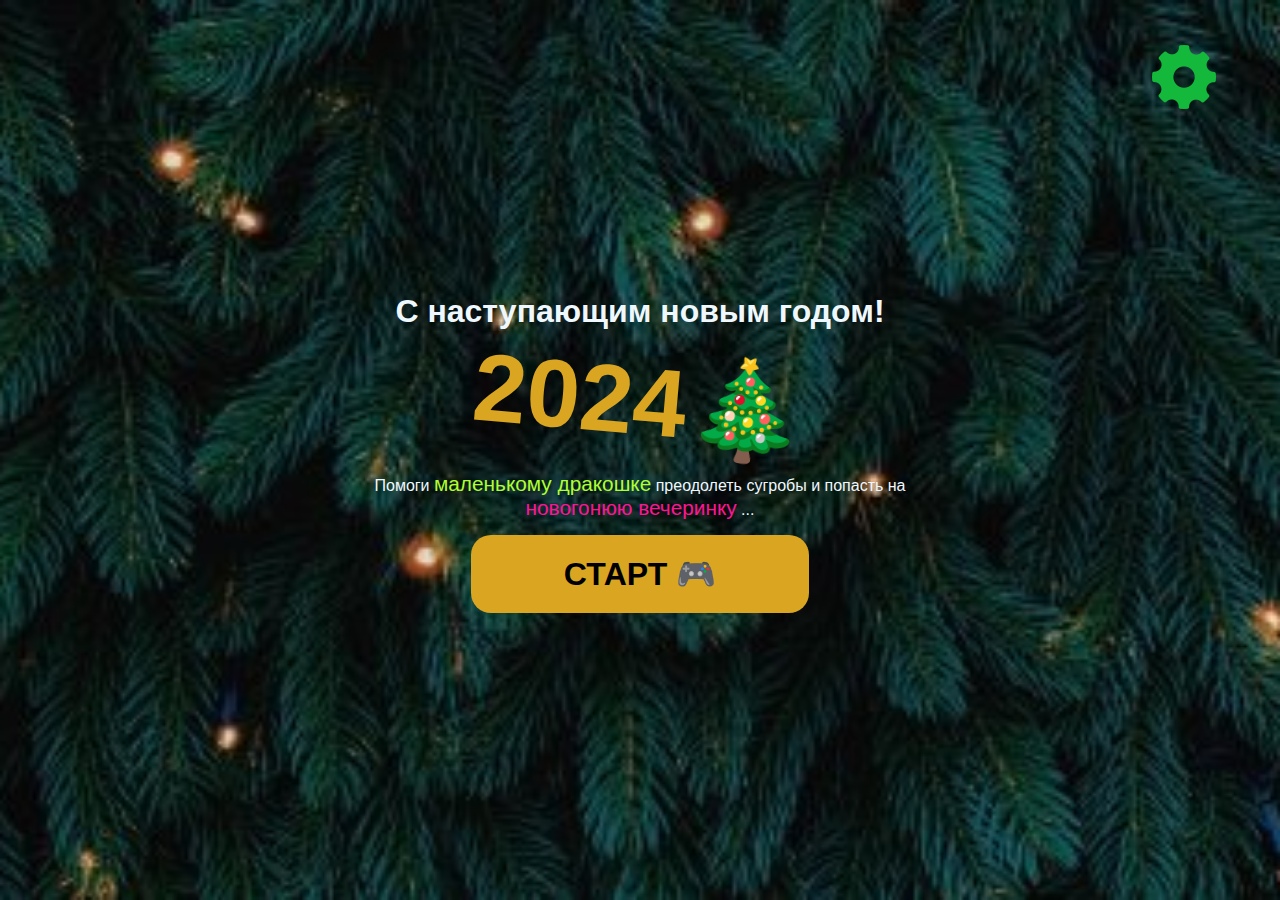
==== index.html @ debf5693 "Изменит стили" ====
<!DOCTYPE html>
<html lang="en">
  <head>
    <meta charset="UTF-8" />
    <meta http-equiv="X-UA-Compatible" content="IE=edge" />
    <meta name="viewport" content="width=device-width, initial-scale=1.0" />
    <title>2024 new year game</title>
    <link rel="stylesheet" href="style.css" />
    <script type="module" src="script.js"></script>
  </head>
  <body class="with-background">
    <h1 class="main-title">С наступающим новым годом!</h1>
    <h2 class="year"><span>2024🎄</span></h2>
    <p class="description">
      Помоги <span class="game-hero">маленькому дракошке</span> преодолеть
      сугробы и попасть на
      <span class="game-hero game-hero--target">новогонюю вечеринку</span> ...
    </p>
    <button class="start-button" type="button">СТАРТ 🎮</button>
    <a href="/controls.html"><img class="controls" src="images/settings.png" /></a>
    
    <canvas class="canvas hide"></canvas>
    <img class="player-image hide" src="images/player.png" />
    <img class="background-image hide" src="images/background.jpg" />
    <img class="enemy-image hide" src="images/enemy.png" />
  </body>
</html>
---- style.css ----
* {
  margin: 0;
  padding: 0;
  box-sizing: border-box;
}

body {
  height: 86vh;
  font-family: 'Segoe UI', Tahoma, Geneva, Verdana, sans-serif;
  background-color: black;
  display: flex;
  flex-direction: column;
  justify-content: center;
  align-items: center;
  gap: 5px;
}

.with-background {
  background-image: url('/images/body-background.jpg');
  background-repeat: no-repeat;
  background-position: center;
  background-size: cover;
}

.main-title,
.title-success {
  color: aliceblue;
  padding: 10px;
  text-align: center;
}

.title-success {
  color: goldenrod;
  font-size: 4rem;
}

.player-success {
  width: 80%;
  animation: spin 4s linear infinite;
  transform: rotate(5deg);
}

a.start-button {
  text-decoration: none;
  color: inherit;
  text-align: center;
}

.year {
  color: goldenrod;
  font-size: 2rem;
  transform: rotate(5deg);
  animation: spin 4s linear infinite;
}

@keyframes spin {
  25% {
    transform: rotate(0deg);
  }

  50% {
    transform: rotate(-5deg);
  }

  75% {
    transform: rotate(0deg);
  }
}

.year span {
  font-size: 6rem;
}

.description {
  color: aliceblue;
  padding: 10px;
  text-align: center;
}

.game-hero {
  color: greenyellow;
  font-size: 1.3rem;
}

.game-hero--target {
  color: deeppink;
}

.description-actions {
  margin-bottom: 20px;
  font-size: 1.2rem;
  text-align: initial;
  color: aliceblue;
  display: flex;
  flex-direction: column;
  gap: 20px;
  align-items: center;
}

.start-button {
  width: 60%;
  padding: 20px;
  font-weight: bold;
  font-size: 2rem;
  border-radius: 20px;
  border: none;
  background-color: goldenrod;
  cursor: pointer;
}

.canvas {
  max-width: 100%;
  max-height: 100%;
  border: 5px solid white;
  position: absolute;
  top: 50%;
  left: 50%;
  transform: translate(-50%, -50%);
}

.hide {
  display: none;
}

.controls {
  max-width: 5%;
  position: absolute;
  top: 5%;
  right: 5%;
}

.controls:hover {
  transform: rotate(25deg);
}

@media screen and (min-width: 700px) {
  body {
    padding: 0 28% 0;
    height: 100vh;
  }

  .start-button {
    max-width: 800px;
  }

  .player-success {
    width: 30%;
  }
}
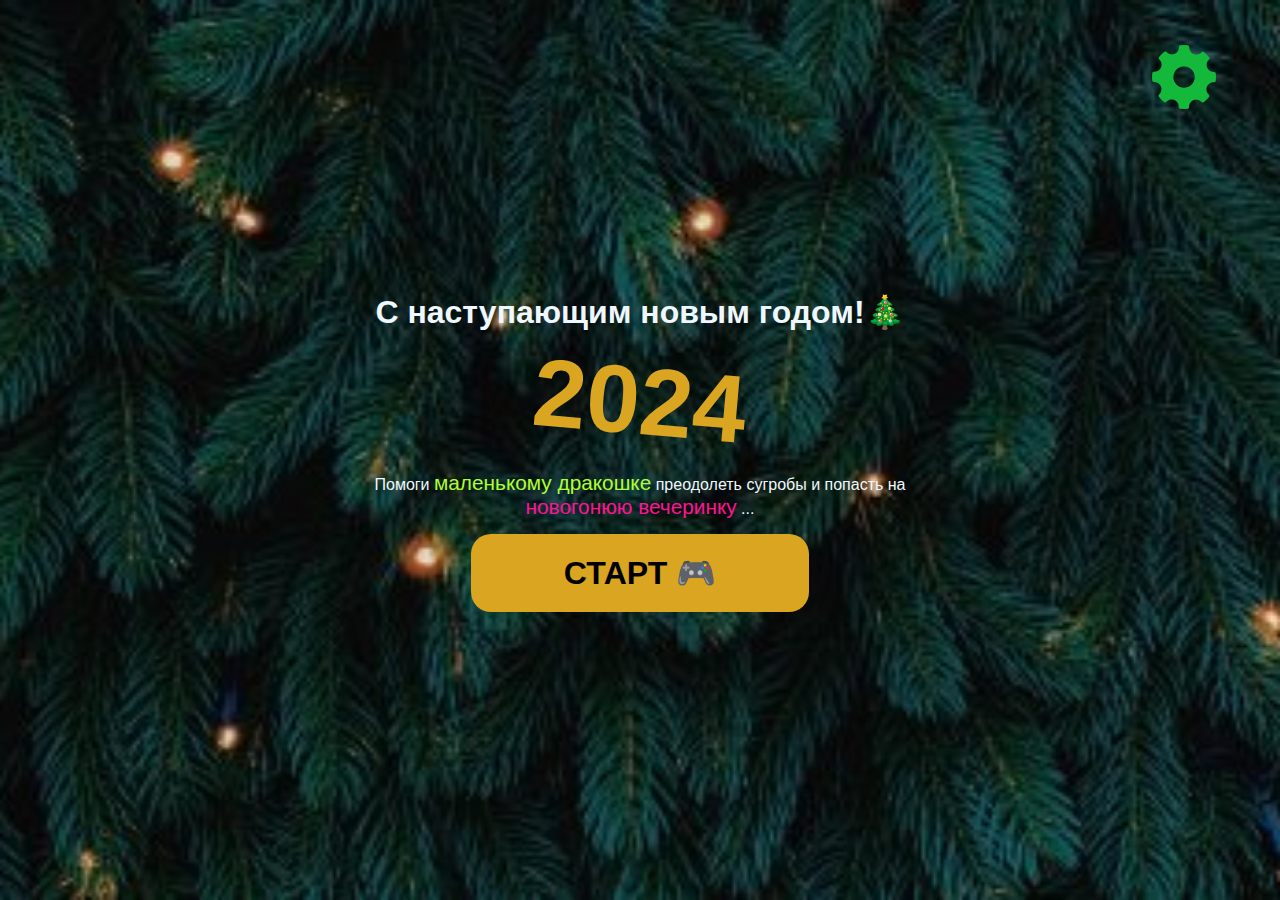
==== commit 2d3f50a4: "Изменит стили" ====
--- a/index.html
+++ b/index.html
@@ -9,8 +9,8 @@
     <script type="module" src="script.js"></script>
   </head>
   <body class="with-background">
-    <h1 class="main-title">С наступающим новым годом!</h1>
-    <h2 class="year"><span>2024🎄</span></h2>
+    <h1 class="main-title">С наступающим новым годом!🎄</h1>
+    <h2 class="year"><span>2024</span></h2>
     <p class="description">
       Помоги <span class="game-hero">маленькому дракошке</span> преодолеть
       сугробы и попасть на
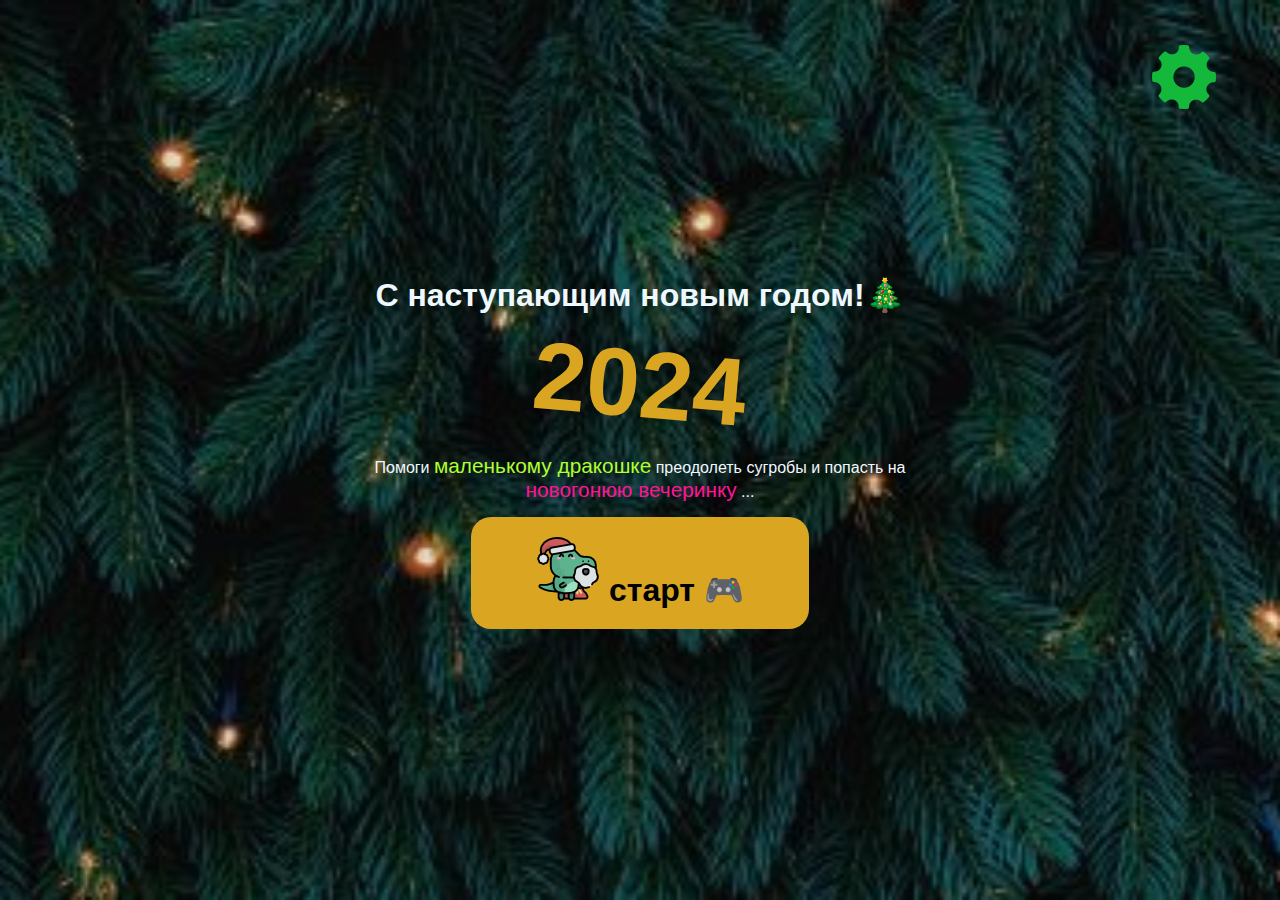
==== commit f17b588d: "Изменит стили" ====
--- a/index.html
+++ b/index.html
@@ -16,9 +16,15 @@
       сугробы и попасть на
       <span class="game-hero game-hero--target">новогонюю вечеринку</span> ...
     </p>
-    <button class="start-button" type="button">СТАРТ 🎮</button>
-    <a href="/controls.html"><img class="controls" src="images/settings.png" /></a>
-    
+
+    <button class="start-button" type="button">
+      <img class="player" src="images/santa-claus.png" />
+      старт 🎮
+    </button>
+    <a href="/controls.html"
+      ><img class="controls" src="images/settings.png"
+    /></a>
+
     <canvas class="canvas hide"></canvas>
     <img class="player-image hide" src="images/player.png" />
     <img class="background-image hide" src="images/background.jpg" />
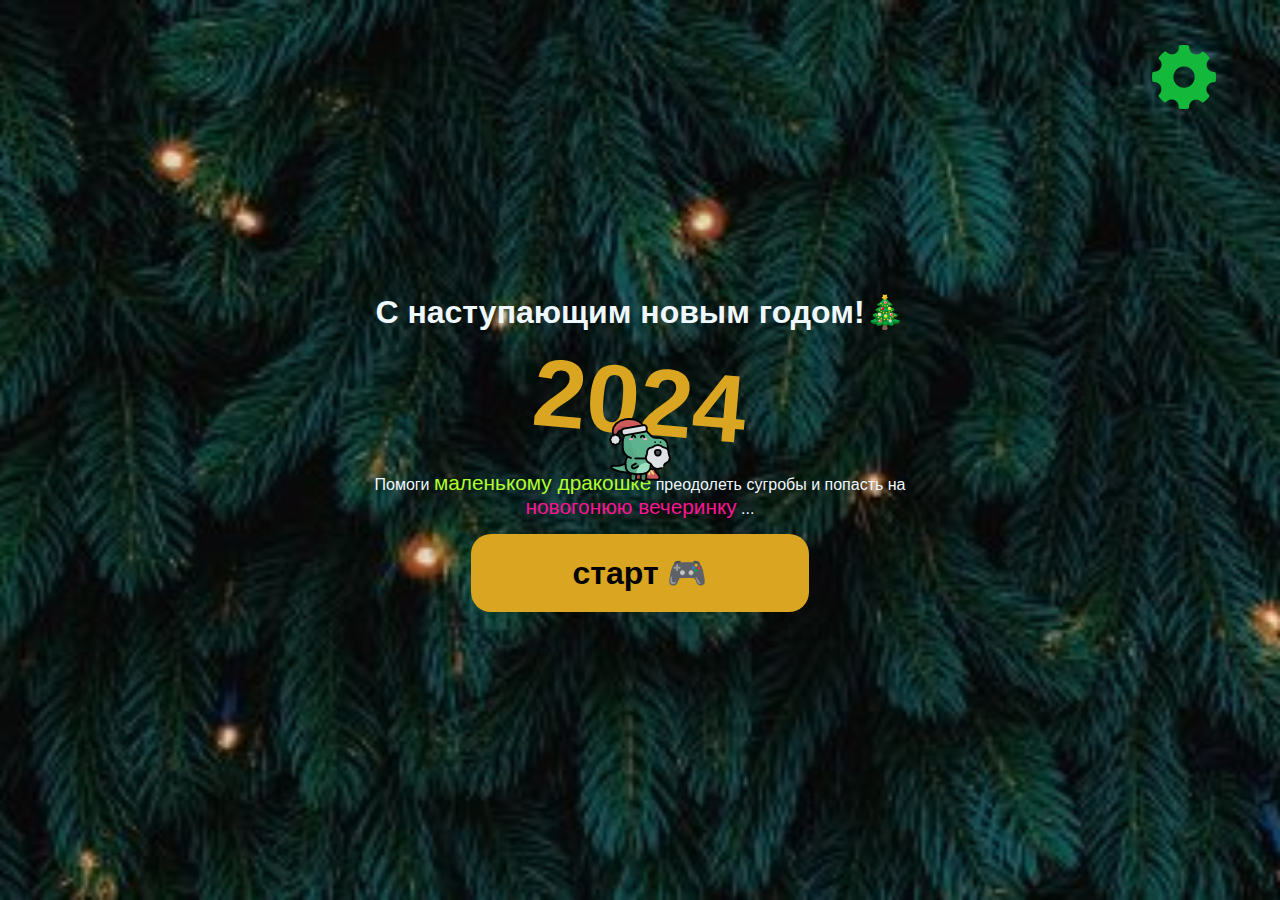
==== commit 9c1c0327: "Добавит главного героя на стартовую страницу" ====
--- a/index.html
+++ b/index.html
@@ -16,11 +16,8 @@
       сугробы и попасть на
       <span class="game-hero game-hero--target">новогонюю вечеринку</span> ...
     </p>
-
-    <button class="start-button" type="button">
-      <img class="player" src="images/santa-claus.png" />
-      старт 🎮
-    </button>
+    <img class="player" src="images/santa-claus.png" />
+    <button class="start-button" type="button">старт 🎮</button>
     <a href="/controls.html"
       ><img class="controls" src="images/settings.png"
     /></a>
--- a/style.css
+++ b/style.css
@@ -133,6 +133,10 @@
   transform: rotate(25deg);
 }
 
+.player {
+  position: absolute;
+}
+
 @media screen and (min-width: 700px) {
   body {
     padding: 0 28% 0;
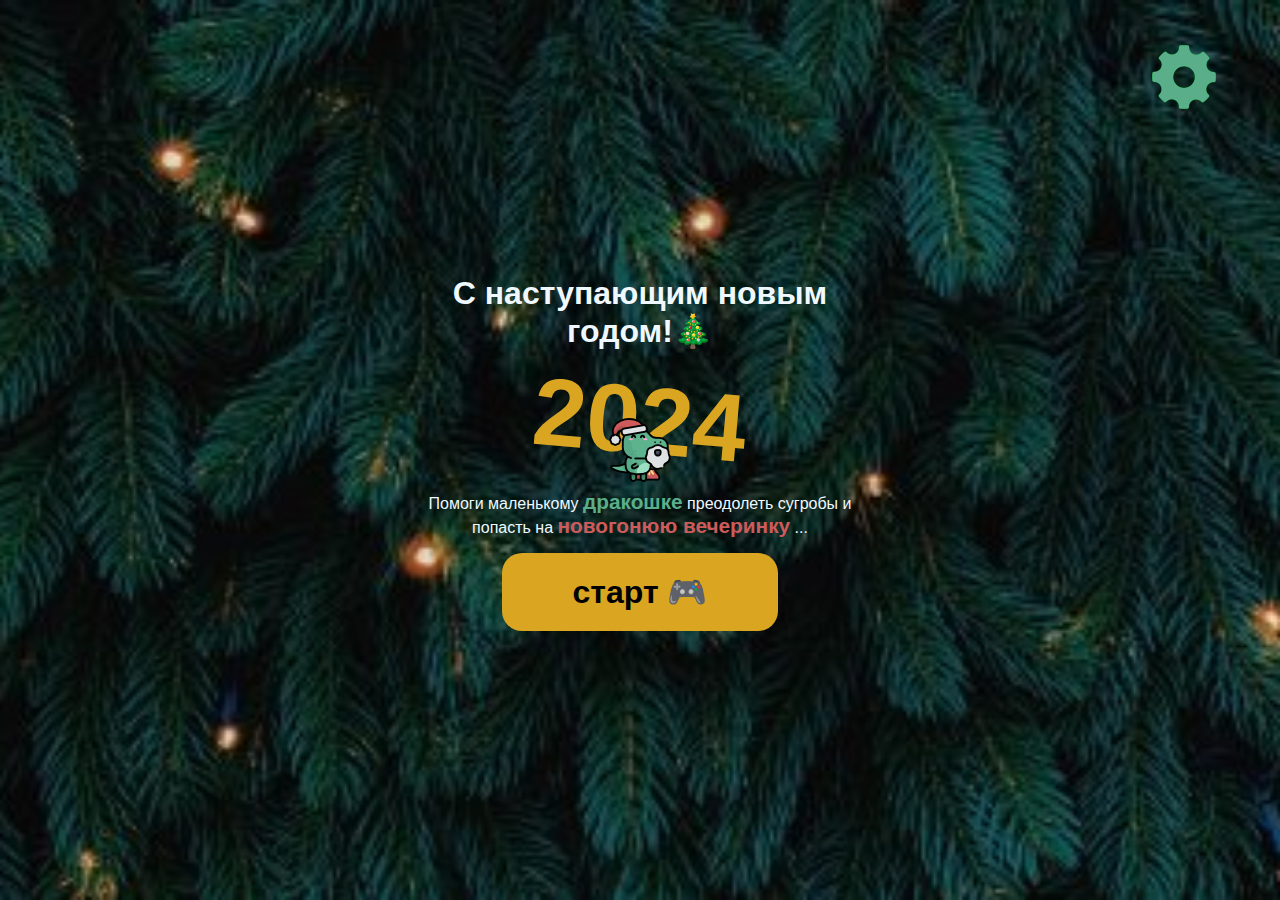
==== commit 8592f2fa: "Изменит стили" ====
--- a/index.html
+++ b/index.html
@@ -12,7 +12,7 @@
     <h1 class="main-title">С наступающим новым годом!🎄</h1>
     <h2 class="year"><span>2024</span></h2>
     <p class="description">
-      Помоги <span class="game-hero">маленькому дракошке</span> преодолеть
+      Помоги маленькому <span class="game-hero">дракошке</span> преодолеть
       сугробы и попасть на
       <span class="game-hero game-hero--target">новогонюю вечеринку</span> ...
     </p>
--- a/style.css
+++ b/style.css
@@ -78,12 +78,13 @@
 }
 
 .game-hero {
-  color: greenyellow;
+  color: #5aaf8a;
   font-size: 1.3rem;
+  font-weight: bold;
 }
 
 .game-hero--target {
-  color: deeppink;
+  color: #cd5b5b;
 }
 
 .description-actions {
@@ -151,3 +152,9 @@
     width: 30%;
   }
 }
+
+@media screen and (min-width: 900px) {
+  body {
+    padding: 0 32% 0;
+  }
+}
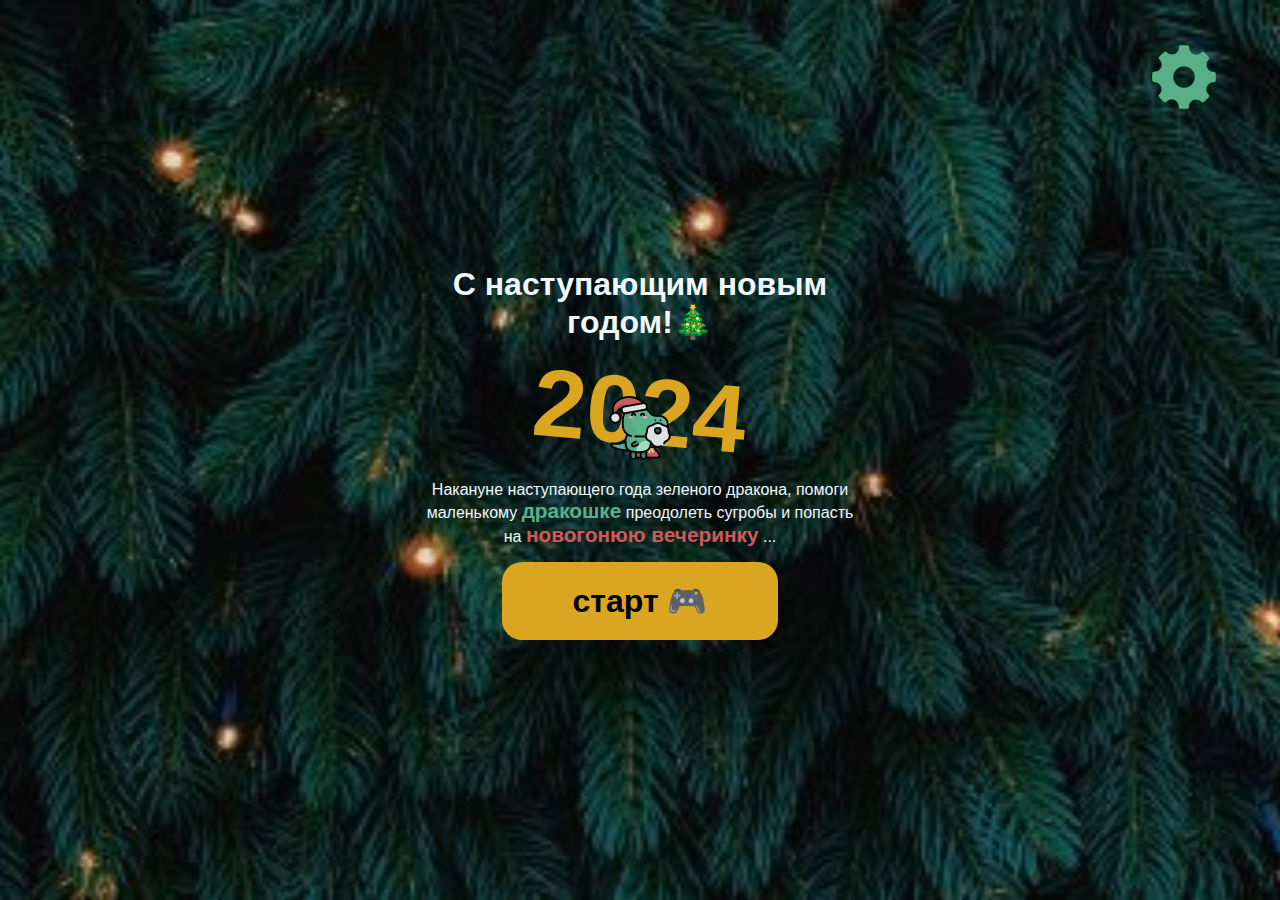
==== commit 73bbda50: "Изменит стили" ====
--- a/index.html
+++ b/index.html
@@ -12,7 +12,7 @@
     <h1 class="main-title">С наступающим новым годом!🎄</h1>
     <h2 class="year"><span>2024</span></h2>
     <p class="description">
-      Помоги маленькому <span class="game-hero">дракошке</span> преодолеть
+      Накануне наступающего года зеленого дракона, помоги маленькому <span class="game-hero">дракошке</span> преодолеть
       сугробы и попасть на
       <span class="game-hero game-hero--target">новогонюю вечеринку</span> ...
     </p>
--- a/style.css
+++ b/style.css
@@ -136,6 +136,7 @@
 
 .player {
   position: absolute;
+  top: 44%;
 }
 
 @media screen and (min-width: 700px) {
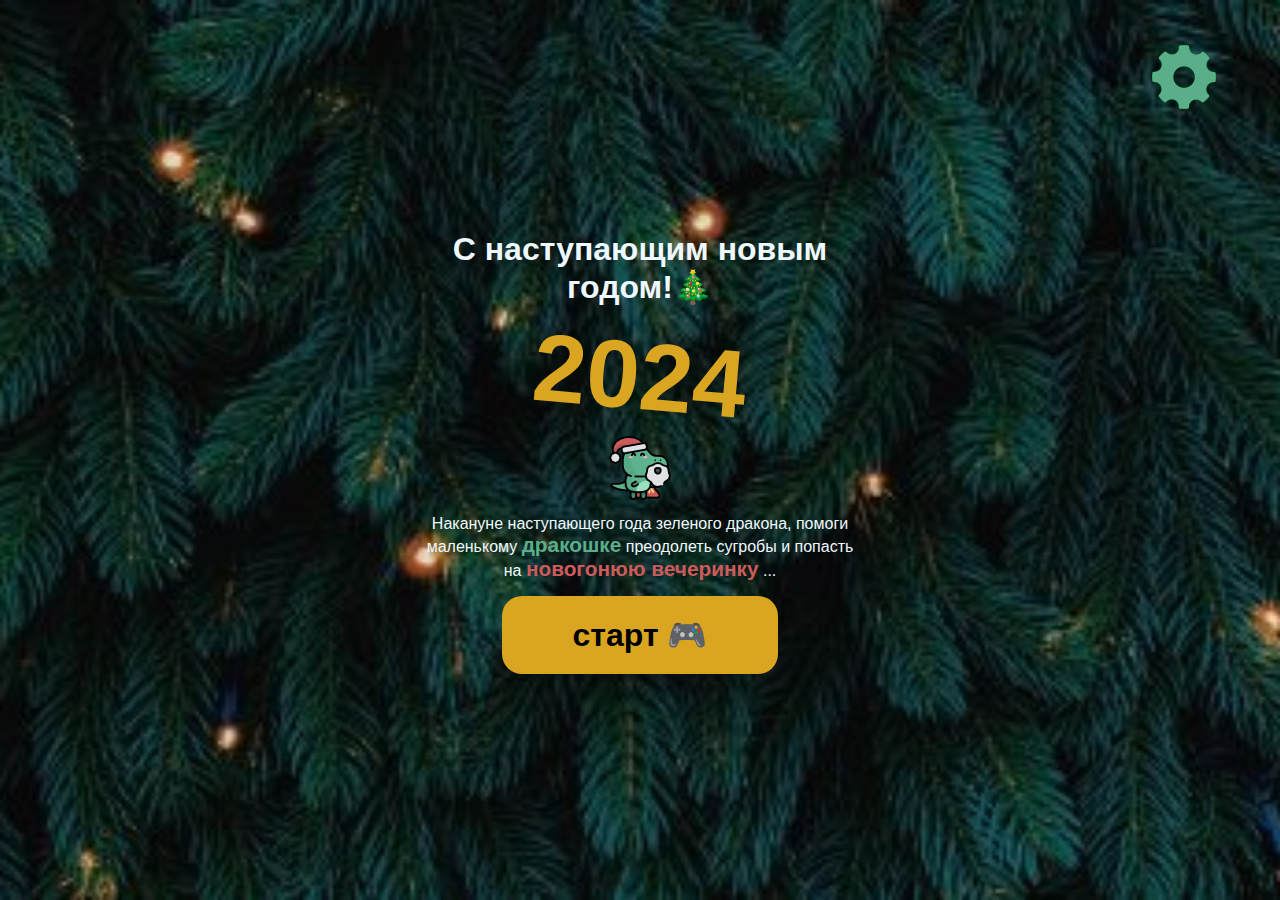
==== commit 12b292bc: "Изменит стили" ====
--- a/index.html
+++ b/index.html
@@ -11,12 +11,12 @@
   <body class="with-background">
     <h1 class="main-title">С наступающим новым годом!🎄</h1>
     <h2 class="year"><span>2024</span></h2>
+    <img class="player" src="images/santa-claus.png" />
     <p class="description">
-      Накануне наступающего года зеленого дракона, помоги маленькому <span class="game-hero">дракошке</span> преодолеть
-      сугробы и попасть на
+      Накануне наступающего года зеленого дракона, помоги маленькому
+      <span class="game-hero">дракошке</span> преодолеть сугробы и попасть на
       <span class="game-hero game-hero--target">новогонюю вечеринку</span> ...
     </p>
-    <img class="player" src="images/santa-claus.png" />
     <button class="start-button" type="button">старт 🎮</button>
     <a href="/controls.html"
       ><img class="controls" src="images/settings.png"
--- a/style.css
+++ b/style.css
@@ -135,8 +135,6 @@
 }
 
 .player {
-  position: absolute;
-  top: 44%;
 }
 
 @media screen and (min-width: 700px) {
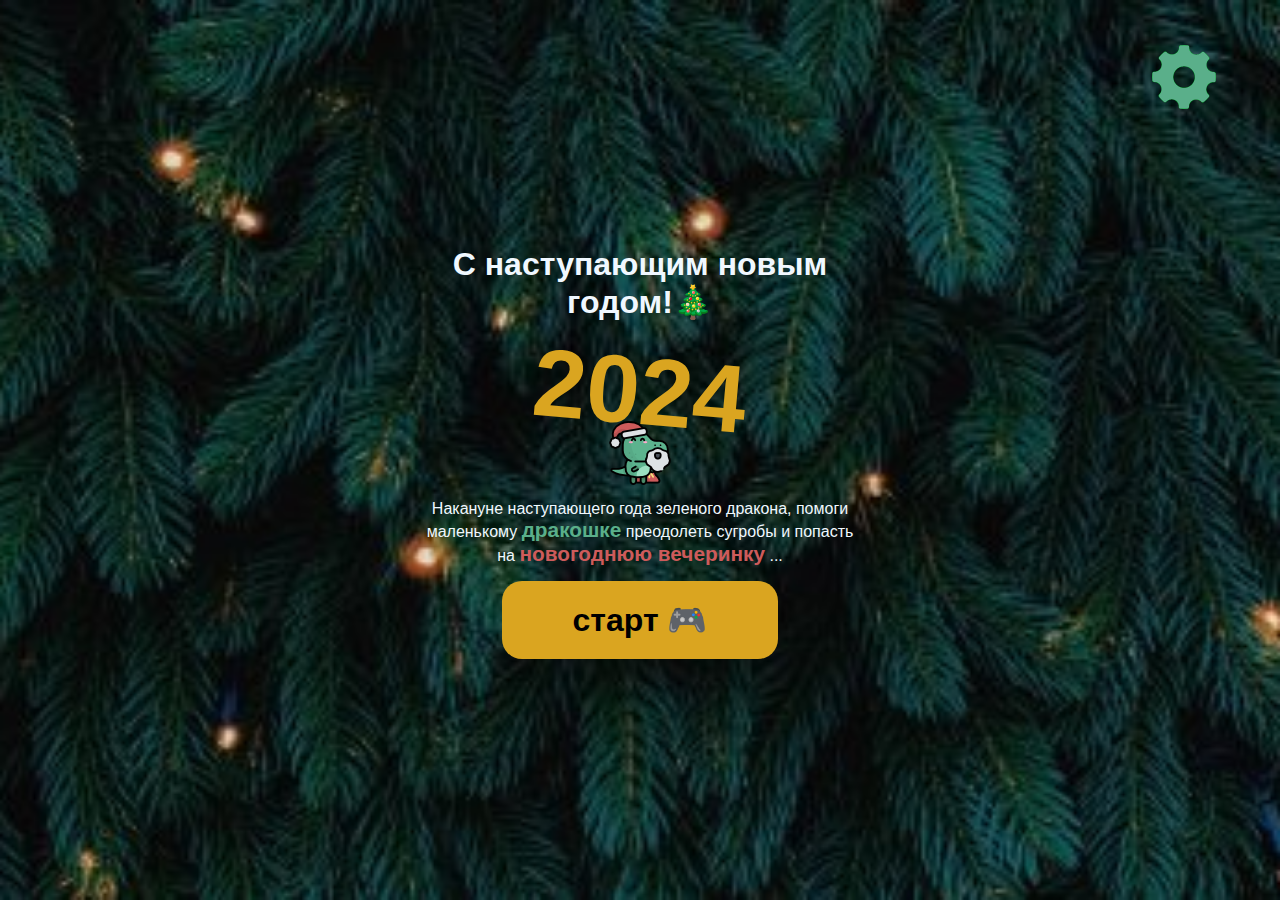
==== commit 61afb006: "Изменит стили" ====
--- a/index.html
+++ b/index.html
@@ -15,7 +15,7 @@
     <p class="description">
       Накануне наступающего года зеленого дракона, помоги маленькому
       <span class="game-hero">дракошке</span> преодолеть сугробы и попасть на
-      <span class="game-hero game-hero--target">новогонюю вечеринку</span> ...
+      <span class="game-hero game-hero--target">новогоднюю вечеринку</span> ...
     </p>
     <button class="start-button" type="button">старт 🎮</button>
     <a href="/controls.html"
--- a/style.css
+++ b/style.css
@@ -135,6 +135,7 @@
 }
 
 .player {
+margin-top: -30px;
 }
 
 @media screen and (min-width: 700px) {
